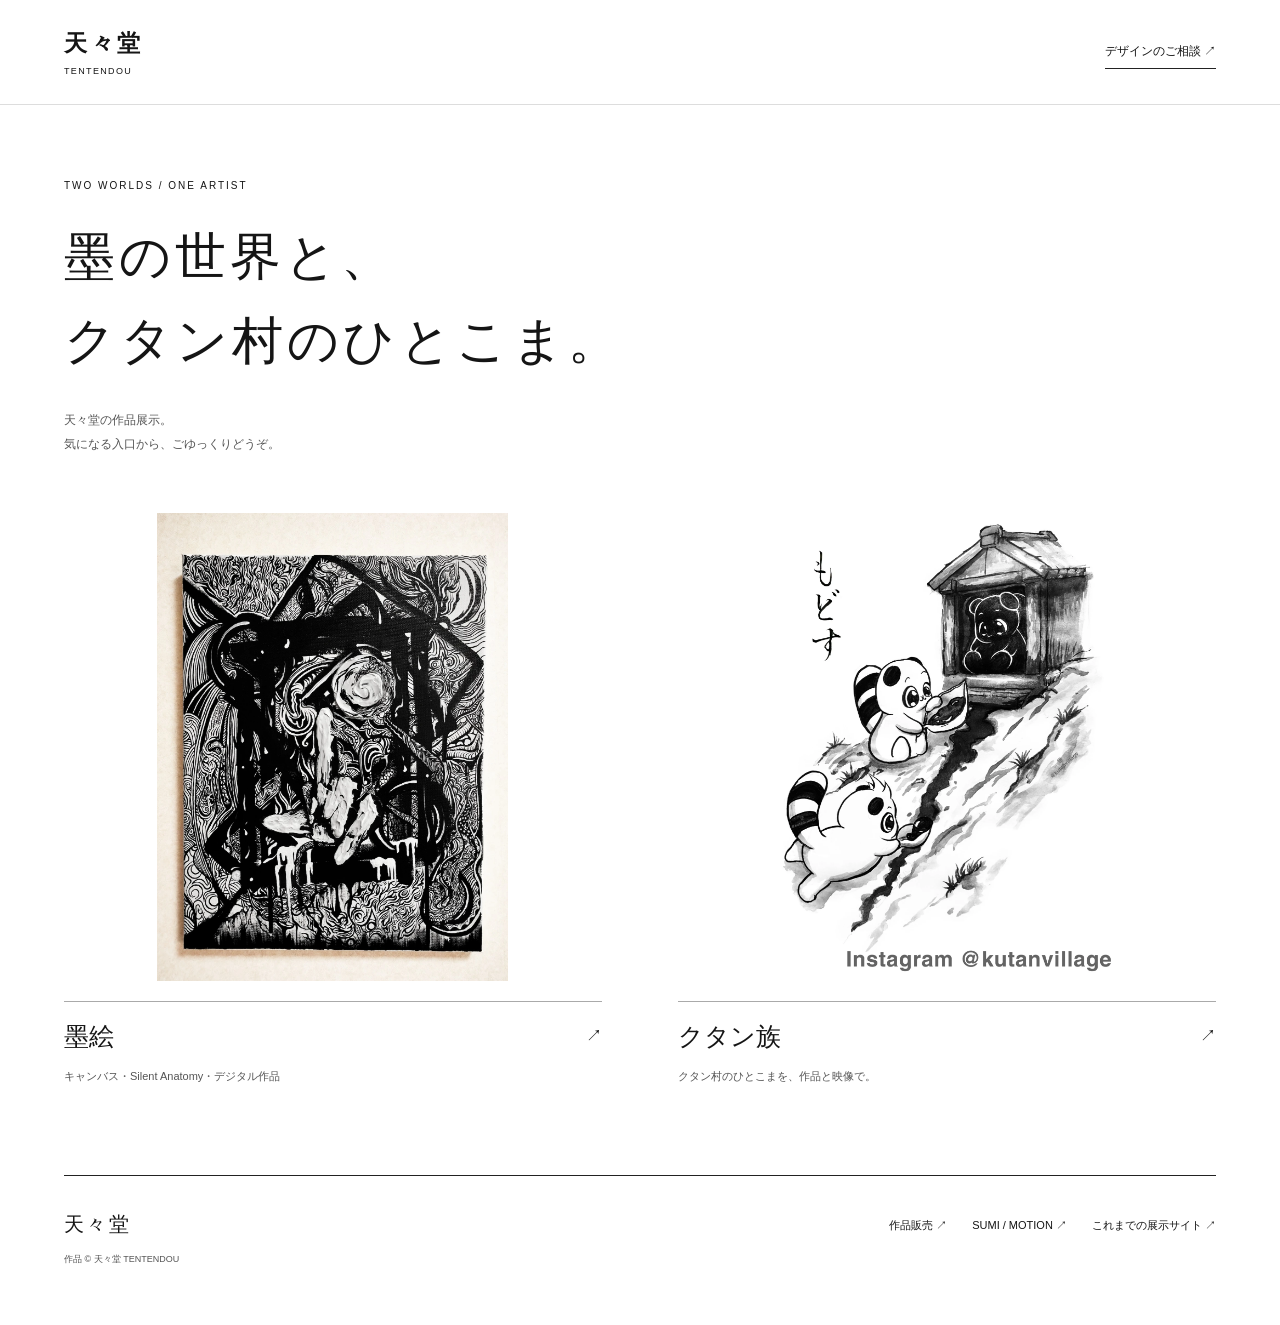
==== art/index.html @ 171c48bb "Add files via upload" ====
<!doctype html>
<html lang="ja"><head><meta charset="utf-8"><meta name="viewport" content="width=device-width,initial-scale=1">
<title>天々堂｜墨絵とクタン族の作品展示</title><meta name="description" content="天々堂の作品展示。墨絵の展示室と、クタン村のひとこまを描くクタン族。それぞれの世界へ。"><meta name="theme-color" content="#ffffff">
<link rel="stylesheet" href="./style.css?v=9"><link rel="canonical" href="https://sumilogomotion-pixel.github.io/portfolio.github.io/art/"><meta property="og:type" content="website"><meta property="og:locale" content="ja_JP"><meta property="og:title" content="天々堂｜墨絵とクタン族の作品展示"><meta property="og:description" content="天々堂の作品展示。墨絵の展示室と、クタン村のひとこまを描くクタン族。それぞれの世界へ。"><meta property="og:url" content="https://sumilogomotion-pixel.github.io/portfolio.github.io/art/"><meta property="og:image" content="https://sumilogomotion-pixel.github.io/portfolio.github.io/art/assets/gateway.webp"><meta name="twitter:card" content="summary_large_image"></head>
<body class="art-home"><a class="skip" href="#worlds">展示を選ぶ</a><header><a class="brand" href="./index.html" aria-label="天々堂の展示トップ">天々堂<span>TENTENDOU</span></a><nav aria-label="メインナビゲーション"><a href="../projects.html">デザインのご相談 ↗</a></nav></header>
<main><div class="exhibition-intro"><p class="exhibition-kicker">TWO WORLDS / ONE ARTIST</p><h1>墨の世界と、<br>クタン村のひとこま。</h1><p>天々堂の作品展示。<br>気になる入口から、ごゆっくりどうぞ。</p></div>
<div class="worlds" id="worlds"><a class="world-card" href="./ink/index.html"><img src="./assets/gateway.webp" alt="墨絵 Gateway to Another World" fetchpriority="high" width="1280" height="1707" decoding="async"><div class="world-card-heading"><h2>墨絵</h2><span aria-hidden="true">↗</span></div><p>キャンバス・Silent Anatomy・デジタル作品</p></a><a class="world-card" href="./kutan/index.html"><img src="./assets/kutan-putting-it-back.webp" alt="クタン族の作品 もどす" width="1440" height="1800" decoding="async"><div class="world-card-heading"><h2>クタン族</h2><span aria-hidden="true">↗</span></div><p>クタン村のひとこまを、作品と映像で。</p></a></div>
<footer><div><span class="footer-brand">天々堂</span><p>作品 © 天々堂 TENTENDOU</p></div><div class="footer-links"><a href="https://tentendou.official.ec/" target="_blank" rel="noopener noreferrer">作品販売 ↗</a><a href="../index.html">SUMI / MOTION ↗</a><a href="https://tentendou-art-worlds.beck-a.chatgpt.site/" target="_blank" rel="noopener noreferrer">これまでの展示サイト ↗</a></div></footer></main></body></html>
---- art/style.css ----
*{box-sizing:border-box}html{scroll-behavior:smooth;background:#fff;color:#151515}body{margin:0;font-family:'Hiragino Kaku Gothic ProN','Yu Gothic',Meiryo,sans-serif;overflow-x:clip}a{color:inherit;text-decoration:none}button{font:inherit;color:inherit;cursor:pointer}img{display:block;max-width:100%}a:focus-visible,button:focus-visible{outline:2px solid #111;outline-offset:6px}.skip{position:fixed;top:-70px;background:white;padding:15px;z-index:10}.skip:focus{top:0}header{display:flex;justify-content:space-between;align-items:center;padding:28px 5vw;border-bottom:1px solid #ddd;gap:20px}.brand{font-size:23px;letter-spacing:.16em;font-weight:600;white-space:nowrap}.brand span{display:block;font-family:Arial,sans-serif;font-size:9px;font-weight:400;letter-spacing:.15em;margin-top:7px}nav{display:flex;gap:28px;font-size:12px}nav a{padding:8px 0;border-bottom:1px solid #222}main{padding:0 5vw}.introduction{display:flex;align-items:end;justify-content:space-between;gap:30px;padding:55px 0 45px}.introduction h1{font-family:'Hiragino Mincho ProN','Yu Mincho',serif;font-weight:500;font-size:42px;letter-spacing:.1em;margin:0}.introduction p{font-size:12px;letter-spacing:.12em;margin:14px 0 0}.index-link{font-size:13px;border-bottom:1px solid #111;padding:12px 0;display:flex;gap:55px;white-space:nowrap}#works{scroll-margin-top:20px}.index-heading{border-top:1px solid #222;padding:20px 0 30px;display:flex;align-items:center;justify-content:space-between}.index-heading h2{font-size:14px;font-weight:500;margin:0;letter-spacing:.15em}.index-heading p{font-size:11px;margin:0;color:#555}.works-grid{display:grid;grid-template-columns:repeat(4,minmax(0,1fr));gap:60px 28px}.works-grid figure{margin:0;min-width:0}.art-link{display:flex;align-items:center;justify-content:center;height:330px;background:#fff;overflow:hidden}.art-link img{width:100%;height:100%;object-fit:contain;transition:transform .6s cubic-bezier(.2,.65,.25,1)}.art-link:hover img{transform:scale(1.025)}figcaption{display:flex;gap:12px;margin-top:18px;align-items:baseline}.work-number{font:10px Arial,sans-serif;color:#666;flex-shrink:0}figcaption h3{font-size:12px;font-weight:500;line-height:1.65;margin:0;overflow-wrap:anywhere}figcaption p{font-size:10px;color:#666;line-height:1.7;margin:5px 0 0}.moving-image{border-top:1px solid #ccc;margin-top:90px;padding-top:35px;display:grid;grid-template-columns:1fr 2fr;gap:50px}.moving-image h2,.animation-link h2{font-size:16px;font-weight:500;margin:0 0 15px}.moving-image p{font-size:11px;color:#555}.moving-image video{width:100%;max-height:600px;background:#111}.animation-link{padding:45px 0 0;margin-top:70px;border-top:1px solid #ccc}.animation-link a{font-size:12px;text-decoration:underline;text-underline-offset:5px}footer{border-top:1px solid #222;margin-top:90px;padding:35px 0 50px;display:flex;justify-content:space-between;gap:30px}.footer-brand{font-size:20px;letter-spacing:.12em}footer p{font-size:9px;color:#555;margin-top:15px}.footer-links{display:flex;gap:25px;flex-wrap:wrap;align-items:start;font-size:11px}.footer-links a{padding:7px 0}.kutan .art-link img{transition:transform .45s}.kutan .art-link:hover img{transform:translateY(-5px)}dialog{position:fixed;inset:0;width:100%;max-width:none;height:100%;height:100dvh;max-height:none;margin:0;border:0;padding:20px 4vw;background:#fff;color:#111;overflow:auto}dialog::backdrop{background:#fff}dialog[open]{display:flex;flex-direction:column}.viewer-header{display:flex;justify-content:space-between;align-items:center;min-height:35px;flex-shrink:0}.viewer-count{font:11px Arial}.viewer-close{border:0;background:none;padding:12px;font-size:12px}.viewer-image{flex:1;min-height:0;display:grid;place-items:center;padding:12px 0}.viewer-image img{width:100%;height:100%;max-height:calc(100dvh - 200px);object-fit:contain;animation:appear .35s ease-out}.viewer-caption{text-align:center;padding:10px 0;flex-shrink:0}.viewer-caption h2{font-size:14px;font-weight:500;margin:0}.viewer-caption p{font-size:10px;color:#555;margin:7px 0 0}.viewer-nav{display:flex;justify-content:space-between;gap:25px;flex-shrink:0}.viewer-nav button{font-size:12px;padding:14px 8px;background:white;border:0;border-top:1px solid #333;min-width:130px}.viewer-nav button:disabled{color:#aaa;border-color:#ddd;cursor:default}.worlds{display:grid;grid-template-columns:1fr 1fr;gap:8vw;padding-top:50px;padding-bottom:50px}.worlds img{height:60vh;width:100%;object-fit:contain}.worlds h1{font-family:'Yu Mincho',serif;font-size:24px;font-weight:500;display:flex;justify-content:space-between;border-top:1px solid #aaa;padding-top:20px}@keyframes appear{from{opacity:.6;transform:translateX(12px)}to{opacity:1;transform:none}}@media(min-width:1600px){.art-link{height:420px}}@media(max-width:1000px){.works-grid{grid-template-columns:repeat(3,minmax(0,1fr));gap:45px 22px}.art-link{height:290px}}@media(max-width:700px){header{padding:20px 6vw;gap:15px}.brand{font-size:20px}.brand span{font-size:8px}nav{gap:18px;font-size:11px}main{padding:0 6vw}.introduction{padding:30px 0 28px;gap:20px}.introduction h1{font-size:30px}.introduction p{font-size:10px;margin-top:10px}.index-link{font-size:11px;gap:15px;padding:10px 0}.index-heading{padding:18px 0 22px}.index-heading h2{font-size:12px}.index-heading p{font-size:9px}.works-grid{grid-template-columns:repeat(2,minmax(0,1fr));gap:35px 18px}.art-link{height:205px;height:54vw;max-height:290px}figcaption{gap:7px;margin-top:12px}.work-number{font-size:8px}figcaption h3{font-size:11px}figcaption p{font-size:9px}.moving-image{margin-top:55px;display:block;padding-top:25px}.moving-image video{margin-top:20px}.animation-link{margin-top:45px}footer{margin-top:55px;padding:25px 0 35px;display:block}.footer-links{gap:18px;margin-top:25px;font-size:11px}dialog{padding:12px 5vw}.viewer-image img{max-height:calc(100dvh - 190px)}.viewer-nav button{font-size:11px;min-width:115px}.worlds{gap:35px;display:block;padding-top:35px}.worlds>a{display:block;margin-bottom:50px}.worlds img{height:50vh}}@media(prefers-reduced-motion:reduce){html{scroll-behavior:auto}*,*:before,*:after{transition:none!important;animation:none!important}}

.intro-actions{display:flex;gap:28px;align-items:center}.tour-open{background:none;border:0;border-bottom:1px solid #111;padding:12px 0;font-size:13px}.viewer-image img.arriving{animation:enter-work .7s cubic-bezier(.2,.7,.25,1)}dialog.tour .viewer-image{position:relative;isolation:isolate;perspective:1400px}dialog.tour .viewer-image:before{content:'';position:absolute;inset:5% 0 0;border-bottom:1px solid #ddd;border-left:1px solid #ddd;transform:perspective(1400px) rotateY(-7deg);z-index:-1;background:linear-gradient(90deg,#f3f3f3 0,#fff 9%,#fff 90%,#fafafa 100%)}dialog.tour .viewer-image img{width:85%;height:90%;filter:drop-shadow(8px 12px 13px #00000012)}@keyframes enter-work{from{opacity:.35;transform:translateX(35px) scale(.94)}to{opacity:1;transform:none}}@media(max-width:700px){.introduction{align-items:start}.intro-actions{display:flex;flex-direction:column;gap:6px;align-items:stretch}.tour-open{font-size:11px;padding:8px 0}.index-link{padding:8px 0}.viewer-image img.arriving{animation-duration:.45s}}
.collection-nav{display:flex;flex-wrap:wrap;gap:12px 25px;padding:0 0 25px;font-size:11px}.collection-nav a{border:0;padding:0}.group-heading{font-size:14px;font-weight:500;margin:55px 0 25px;scroll-margin-top:25px}.index-heading+.group-heading{margin-top:0}.index-heading p{max-width:55%;text-align:right;line-height:1.7}@media(max-width:700px){.collection-nav{font-size:10px;gap:15px;padding-bottom:22px}.group-heading{font-size:13px;margin-top:40px}}
.portal{position:relative;height:680px;height:min(76svh,780px);min-height:480px;overflow:hidden;margin:0 -5vw;background:#fff;isolation:isolate}.portal-caption{position:absolute;top:35px;left:5vw;z-index:5}.portal-caption h1{font:500 26px 'Yu Mincho',serif;letter-spacing:.1em;margin:0}.portal-caption p{font-size:10px;margin-top:10px}.gate-wrap{position:absolute;inset:55px 0 90px;display:grid;place-items:center;z-index:3;transform-origin:50% 44%;will-change:transform}.gate-art{height:100%;width:100%;object-fit:contain;max-width:560px}.portal-controls{position:absolute;bottom:27px;left:5vw;right:5vw;display:flex;align-items:center;justify-content:space-between;z-index:6;background:#ffffffed;padding:14px 0}.enter-gate{border:0;border-bottom:1px solid #111;background:none;font-size:13px;display:flex;gap:75px;padding:10px 0}.portal-controls a{font-size:12px;padding:10px 0;border-bottom:1px solid #111}.depth-room{position:absolute;inset:0;opacity:0;transform:scale(.52);perspective:700px;z-index:1;background:white}.depth-wall{position:absolute;top:5%;bottom:12%;width:45%;border-bottom:1px solid #bbb;background:#fafafa}.left-wall{left:0;transform:rotateY(32deg);transform-origin:left}.right-wall{right:0;transform:rotateY(-32deg);transform-origin:right}.depth-art{position:absolute;object-fit:contain;filter:drop-shadow(8px 12px 10px #0002)}.depth-art.one{width:27%;height:35%;left:8%;top:31%}.depth-art.two{width:22%;height:50%;left:40%;top:20%}.depth-art.three{width:24%;height:30%;right:5%;top:34%}.portal.entering .gate-wrap{animation:cross-gate 1.9s cubic-bezier(.5,0,.35,1) forwards}.portal.entering .gate-art{animation:open-gate 1.9s ease-in forwards}.portal.entering .depth-room{animation:enter-room 1.9s cubic-bezier(.2,.65,.25,1) forwards}.portal.entering .portal-caption{opacity:0;transition:opacity .4s}.portal.entering .enter-gate{opacity:.4;pointer-events:none}.portal.finished .gate-wrap{display:none}.portal.finished .depth-room{opacity:1;transform:none}.portal.finished .portal-caption{opacity:0}.portal.finished .enter-gate{opacity:1}.portal+.collection-nav{margin-top:30px}@keyframes cross-gate{0%{transform:scale(1) translateY(0)}75%{transform:scale(6) translateY(2%)}100%{transform:scale(11) translateY(2%)}}@keyframes open-gate{0%,25%{clip-path:polygon(0 0,100% 0,100% 100%,0 100%);opacity:1;mask-image:radial-gradient(ellipse at 50% 44%,transparent 0%,#000 0%)}60%{opacity:1;mask-image:radial-gradient(ellipse at 50% 44%,transparent 7%,#000 11%)}100%{opacity:0;mask-image:radial-gradient(ellipse at 50% 44%,transparent 45%,#000 55%)}}@keyframes enter-room{0%{opacity:0;transform:scale(.52)}35%{opacity:1}100%{opacity:1;transform:scale(1)}}@media(max-width:700px){.portal{margin:0 -6vw;height:65svh;min-height:440px;max-height:620px}.portal-caption{left:6vw;top:22px}.portal-caption h1{font-size:22px}.portal-caption p{font-size:9px}.gate-wrap{inset:70px 0 85px}.gate-art{max-width:82%}.portal-controls{left:6vw;right:6vw;bottom:15px}.enter-gate{font-size:12px;gap:30px}.portal-controls a{font-size:11px}.depth-art.one{left:3%;width:30%}.depth-art.two{left:37%;width:26%}.depth-art.three{right:3%;width:28%}}@media(prefers-reduced-motion:reduce){.portal.entering .gate-wrap{display:none}.portal.entering .depth-room{opacity:1;transform:none}}
.gate-wrap{display:block}.gate-art{position:absolute;left:50%;top:0;transform:translateX(-50%);height:100%;max-height:100%;min-height:0;width:100%;object-fit:contain}

.virtual-gallery{position:relative;margin:0 -5vw;height:76svh;min-height:500px;max-height:900px;background:#f8f8f8;overflow:hidden}.virtual-gallery canvas{display:block;width:100%;height:100%;touch-action:pan-y;cursor:grab}.virtual-gallery canvas.dragging{cursor:grabbing;touch-action:none}.world-fallback{display:none;height:75%;width:90%;object-fit:contain;margin:20px auto}.world-label{position:absolute;top:30px;left:5vw;pointer-events:none}.world-label h1{font:500 20px 'Yu Mincho',serif;letter-spacing:.1em;margin:0}.world-label p{font-size:11px}.world-help{position:absolute;right:5vw;top:34px;font-size:10px;color:#555;pointer-events:none}.world-controls{position:absolute;bottom:23px;left:5vw;right:5vw;display:flex;gap:30px;align-items:center;background:#ffffffdc;padding:16px 20px}.world-controls button,.world-controls a{border:0;border-bottom:1px solid #444;background:none;font-size:12px;padding:10px 0}.world-controls a{margin-left:auto}.world-controls #world-motion{font-size:10px;border:0;color:#555}.world-status{position:absolute;width:1px;height:1px;overflow:hidden;clip-path:inset(50%)}.virtual-gallery+.collection-nav{margin-top:28px}.world-unavailable canvas,.world-unavailable .world-help,.world-unavailable #enter-world,.world-unavailable #world-motion{display:none}.world-unavailable .world-fallback{display:block}@media(max-width:700px){.virtual-gallery{margin:0 -6vw;height:70svh;min-height:470px;max-height:700px}.world-label{left:6vw;top:22px}.world-label h1{font-size:17px}.world-help{right:6vw;top:26px;font-size:9px}.world-controls{left:6vw;right:6vw;bottom:15px;padding:12px;gap:14px;flex-wrap:wrap}.world-controls button,.world-controls a{font-size:11px}.world-controls #world-motion{font-size:9px;padding:3px 0}.world-controls #enter-world{flex:1}.world-controls a{margin-left:0}}

.css-world{position:absolute;inset:0;perspective:800px;perspective-origin:50% 50%;overflow:hidden;background:#f7f7f7;touch-action:pan-y;cursor:grab}.css-world.dragging{cursor:grabbing;touch-action:none}.css-camera{position:absolute;left:50%;top:50%;width:0;height:0;transform-style:preserve-3d;will-change:transform}.world-plane{position:absolute;transform-style:preserve-3d;backface-visibility:visible}.world-plane.floor{background:repeating-linear-gradient(0deg,transparent 0,transparent 299px,#c8c8c8 299px,#c8c8c8 300px),repeating-linear-gradient(90deg,#dededc 0,#dededc 199px,#ccc 199px,#ccc 200px)}.world-plane.ceiling{background:#f8f8f8}.world-plane.leftwall{background:#e9e9e7;border-bottom:2px solid #bbb}.world-plane.rightwall{background:#f1f1ef;border-bottom:2px solid #ccc}.world-plane.backwall{background:#fafafa}.world-plane.art{background:#fff;outline:4px solid #333;box-shadow:8px 10px 14px #0002}.world-plane img{width:100%;height:100%;object-fit:contain;pointer-events:none}.world-plane.gate{mask-image:radial-gradient(ellipse 29px 29px at 50% 44%,transparent 90%,#000 100%);-webkit-mask-image:radial-gradient(ellipse 29px 29px at 50% 44%,transparent 90%,#000 100%);background:white;box-shadow:8px 10px 12px #0003}.world-label,.world-help,.world-controls{z-index:5}.css-world-active canvas{display:none}@media(max-width:700px){.css-world{perspective:550px}}

/* Quiet, touch-sized exhibition controls. Gesture capture stays inside the room. */
#gallery-world,.css-world{touch-action:pan-y;user-select:none;-webkit-user-select:none;-webkit-touch-callout:none}
.world-controls{background:transparent!important;padding:0!important;gap:12px!important;align-items:center;flex-wrap:nowrap!important}
.world-controls button,.world-controls a{min-height:44px;display:inline-flex;align-items:center;justify-content:center;padding:0 17px!important;font-size:12px!important;letter-spacing:.04em;border:1px solid #222!important;background:#fffffff0;border-radius:0}
.world-controls #enter-world{background:#171717;color:#fff;min-width:112px;flex:none!important}
.world-controls a{margin-left:auto}.world-controls #world-motion{font-size:11px!important;border-color:transparent!important;background:#ffffffd9}.world-controls button:disabled{opacity:.35;cursor:default}
.world-help{top:auto!important;bottom:88px;left:0;right:0!important;text-align:center;font-size:11px!important;color:#333;pointer-events:none;letter-spacing:.08em}
.world-progress{position:absolute;bottom:0;left:0;width:100%;height:2px;background:#111;z-index:7;transform:scaleX(0);transform-origin:left;pointer-events:none}
.virtual-gallery:after{content:'';position:absolute;left:50%;top:46%;width:46px;height:46px;border:1px solid #222;border-radius:50%;transform:translate(-50%,-50%) scale(.8);opacity:0;pointer-events:none;z-index:4;transition:opacity .18s,transform .35s}
.virtual-gallery.pressing:after{opacity:.45;transform:translate(-50%,-50%) scale(1)}.virtual-gallery.holding:after{opacity:.7;transform:translate(-50%,-50%) scale(1.15)}
@media(max-width:700px){.world-controls{left:5vw;right:5vw;gap:8px!important}.world-controls button,.world-controls a{padding:0 12px!important;font-size:11px!important}.world-controls #enter-world{min-width:86px}.world-controls #world-motion{padding:0 5px!important;font-size:10px!important}.world-help{bottom:77px}}

#world-back{touch-action:none;user-select:none;-webkit-touch-callout:none}#world-back:active{background:#222;color:white}.world-controls #world-back{min-width:92px}@media(max-width:700px){.world-controls{gap:6px!important;left:4vw;right:4vw}.world-controls button,.world-controls a{padding:0 9px!important;font-size:10px!important}.world-controls #enter-world{min-width:68px}.world-controls #world-back{min-width:68px}.world-controls #world-motion{font-size:9px!important;padding:0 3px!important}}

.follow-row{display:flex;align-items:center;justify-content:flex-end;gap:24px;padding:4px 5vw;border-bottom:1px solid #ddd;background:#fff;font-size:11px}.follow-row span{margin-right:auto;font-size:10px;letter-spacing:.06em;color:#555}.follow-row a{display:inline-flex;align-items:center;min-height:44px;border:0;padding:0 3px;white-space:nowrap}.follow-row a:hover{text-decoration:underline;text-underline-offset:5px}@media(max-width:700px){.follow-row{padding:2px 6vw;gap:15px;font-size:10px}.follow-row span{font-size:9px;letter-spacing:0}.follow-row a{padding:0 1px}}

/* Exhibition gateway and shared navigation. */
.exhibition-intro{padding:65px 0 15px;max-width:760px}.exhibition-kicker{font:10px Arial,sans-serif;letter-spacing:.2em}.exhibition-intro h1{font-family:'Yu Mincho',serif;font-weight:500;font-size:clamp(31px,4vw,52px);line-height:1.65;letter-spacing:.08em;margin:24px 0}.exhibition-intro>p:last-child{font-size:12px;line-height:2;color:#555}.world-card-heading{display:flex;justify-content:space-between;align-items:center;border-top:1px solid #aaa;padding-top:18px;margin-top:20px}.world-card-heading h2{font:500 25px 'Yu Mincho',serif;margin:0}.world-card>p{font-size:11px;line-height:1.9;color:#555;margin:13px 0}.art-home .worlds{gap:6vw;padding-top:30px}.art-home .worlds img{height:52vh;min-height:260px}.art-home footer{margin-top:25px}#gallery-world:focus-visible,.css-world:focus-visible{outline:2px solid #333;outline-offset:-4px}.world-unavailable canvas{display:none}.world-unavailable .world-fallback{display:block!important;opacity:1!important}.world-unavailable .world-controls button{display:none}.viewer-image img{background:#fff}
@media(max-width:700px){.exhibition-intro{padding-top:38px}.art-home .worlds img{height:45vh;min-height:220px}.art-home header nav{font-size:10px}.art-home footer{margin-top:0}.footer-links{gap:14px 20px}}
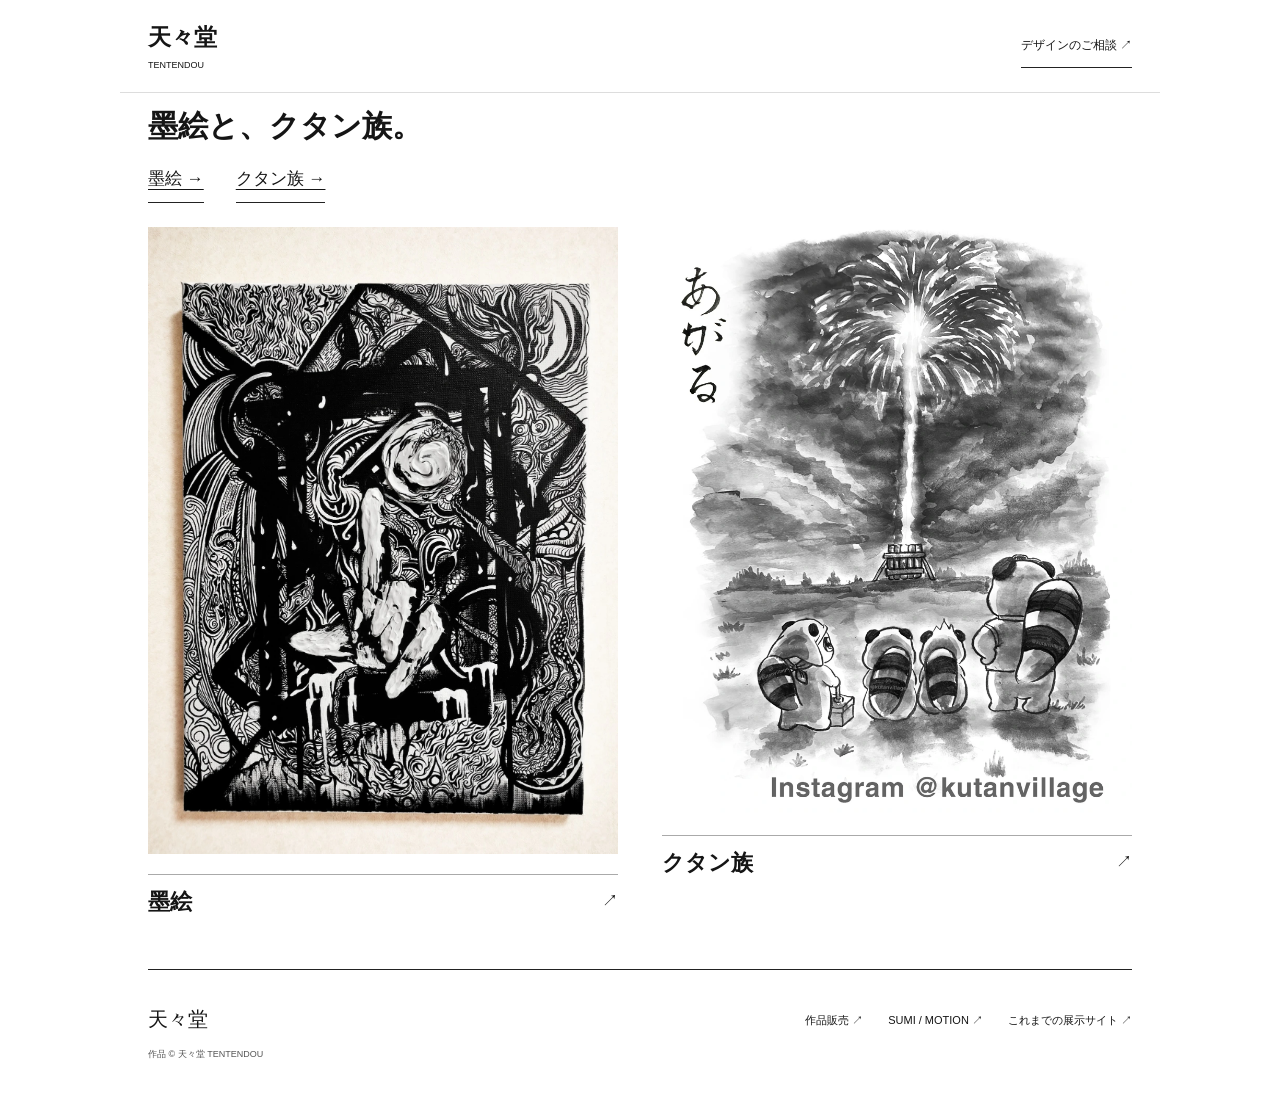
==== commit 72c95b03: "Add files via upload" ====
--- a/art/index.html
+++ b/art/index.html
@@ -1,8 +1,7 @@
 <!doctype html>
 <html lang="ja"><head><meta charset="utf-8"><meta name="viewport" content="width=device-width,initial-scale=1">
 <title>天々堂｜墨絵とクタン族の作品展示</title><meta name="description" content="天々堂の作品展示。墨絵の展示室と、クタン村のひとこまを描くクタン族。それぞれの世界へ。"><meta name="theme-color" content="#ffffff">
-<link rel="stylesheet" href="./style.css?v=9"><link rel="canonical" href="https://sumilogomotion-pixel.github.io/portfolio.github.io/art/"><meta property="og:type" content="website"><meta property="og:locale" content="ja_JP"><meta property="og:title" content="天々堂｜墨絵とクタン族の作品展示"><meta property="og:description" content="天々堂の作品展示。墨絵の展示室と、クタン村のひとこまを描くクタン族。それぞれの世界へ。"><meta property="og:url" content="https://sumilogomotion-pixel.github.io/portfolio.github.io/art/"><meta property="og:image" content="https://sumilogomotion-pixel.github.io/portfolio.github.io/art/assets/gateway.webp"><meta name="twitter:card" content="summary_large_image"></head>
+<link rel="stylesheet" href="./style.css?v=9"><link rel="canonical" href="https://sumilogomotion-pixel.github.io/portfolio.github.io/art/"><meta property="og:type" content="website"><meta property="og:locale" content="ja_JP"><meta property="og:title" content="天々堂｜墨絵とクタン族の作品展示"><meta property="og:description" content="天々堂の作品展示。墨絵の展示室と、クタン村のひとこまを描くクタン族。それぞれの世界へ。"><meta property="og:url" content="https://sumilogomotion-pixel.github.io/portfolio.github.io/art/"><meta property="og:image" content="https://sumilogomotion-pixel.github.io/portfolio.github.io/art/assets/gateway.webp"><meta name="twitter:card" content="summary_large_image"><meta name="robots" content="noindex"><link rel="stylesheet" href="overall-entry.css"></head>
 <body class="art-home"><a class="skip" href="#worlds">展示を選ぶ</a><header><a class="brand" href="./index.html" aria-label="天々堂の展示トップ">天々堂<span>TENTENDOU</span></a><nav aria-label="メインナビゲーション"><a href="../projects.html">デザインのご相談 ↗</a></nav></header>
-<main><div class="exhibition-intro"><p class="exhibition-kicker">TWO WORLDS / ONE ARTIST</p><h1>墨の世界と、<br>クタン村のひとこま。</h1><p>天々堂の作品展示。<br>気になる入口から、ごゆっくりどうぞ。</p></div>
-<div class="worlds" id="worlds"><a class="world-card" href="./ink/index.html"><img src="./assets/gateway.webp" alt="墨絵 Gateway to Another World" fetchpriority="high" width="1280" height="1707" decoding="async"><div class="world-card-heading"><h2>墨絵</h2><span aria-hidden="true">↗</span></div><p>キャンバス・Silent Anatomy・デジタル作品</p></a><a class="world-card" href="./kutan/index.html"><img src="./assets/kutan-putting-it-back.webp" alt="クタン族の作品 もどす" width="1440" height="1800" decoding="async"><div class="world-card-heading"><h2>クタン族</h2><span aria-hidden="true">↗</span></div><p>クタン村のひとこまを、作品と映像で。</p></a></div>
+<main><div class="exhibition-intro"><h1>墨絵と、クタン族。</h1><nav class="world-jumps" aria-label="展示を選ぶ"><a href="./ink/index.html">墨絵 →</a><a href="./kutan/index.html">クタン族 →</a></nav></div><div class="worlds" id="worlds"><a class="world-card" href="./ink/index.html"><img src="./assets/gateway.webp" alt="墨絵 Gateway to Another World" fetchpriority="high" width="1280" height="1707" decoding="async"><div class="world-card-heading"><h2>墨絵</h2><span aria-hidden="true">↗</span></div></a><a class="world-card" href="./kutan/index.html"><img src="./assets/seasons/s02.webp" alt="クタン族の手描き作品 あがる" width="900" height="1125" decoding="async"><div class="world-card-heading"><h2>クタン族</h2><span aria-hidden="true">↗</span></div></a></div>
 <footer><div><span class="footer-brand">天々堂</span><p>作品 © 天々堂 TENTENDOU</p></div><div class="footer-links"><a href="https://tentendou.official.ec/" target="_blank" rel="noopener noreferrer">作品販売 ↗</a><a href="../index.html">SUMI / MOTION ↗</a><a href="https://tentendou-art-worlds.beck-a.chatgpt.site/" target="_blank" rel="noopener noreferrer">これまでの展示サイト ↗</a></div></footer></main></body></html>
--- a/art/overall-entry.css
+++ b/art/overall-entry.css
@@ -0,0 +1,3 @@
+.art-home,.art-home :is(h1,h2,h3,p,a,span,small){font-family:"Yu Gothic UI","Hiragino Kaku Gothic ProN",Meiryo,sans-serif;letter-spacing:normal}.art-home header{max-width:1040px;margin:auto;padding:22px 28px}.art-home main{max-width:1040px;margin:auto;padding:0 28px}.art-home .exhibition-intro{padding:12px 0 24px}.art-home .exhibition-intro h1{font-size:30px;line-height:1.4;margin:0 0 8px;font-weight:600}.world-jumps{display:flex;gap:32px}.world-jumps a{display:flex;min-height:48px;align-items:center;font-size:17px;text-decoration:underline;text-underline-offset:5px}.art-home .worlds{display:grid;grid-template-columns:1fr 1fr;gap:44px;padding:0}.art-home .world-card{background:none;border:0;border-radius:0;box-shadow:none;padding:0;display:block;overflow:visible}.art-home .world-card img{display:block;width:100%;height:auto;aspect-ratio:auto;object-fit:contain;max-height:none}.art-home .world-card-heading{padding:12px 0;display:flex;justify-content:space-between}.art-home .world-card-heading h2{font-size:22px;font-weight:600}.art-home footer{padding:36px 0;margin-top:40px;background:#fff}.art-home header nav a{min-height:44px;display:inline-flex;align-items:center}.art-home .brand{font-family:"Yu Gothic UI",sans-serif;font-weight:600}@media(max-width:600px){.art-home header{padding:12px 24px}.art-home header .brand{font-size:24px}.art-home header nav a{font-size:12px}.art-home main{padding:0 24px}.art-home .exhibition-intro{padding:8px 0 18px}.art-home .exhibition-intro h1{font-size:25px}.art-home .worlds{gap:18px}.art-home .world-card-heading h2{font-size:19px}.art-home .world-card-heading{padding:10px 0}.art-home footer{margin-top:22px;padding:26px 0}.art-home footer .footer-links{font-size:13px}}
+
+.art-home *{font-family:"Yu Gothic UI","Hiragino Kaku Gothic ProN",Meiryo,sans-serif!important}
